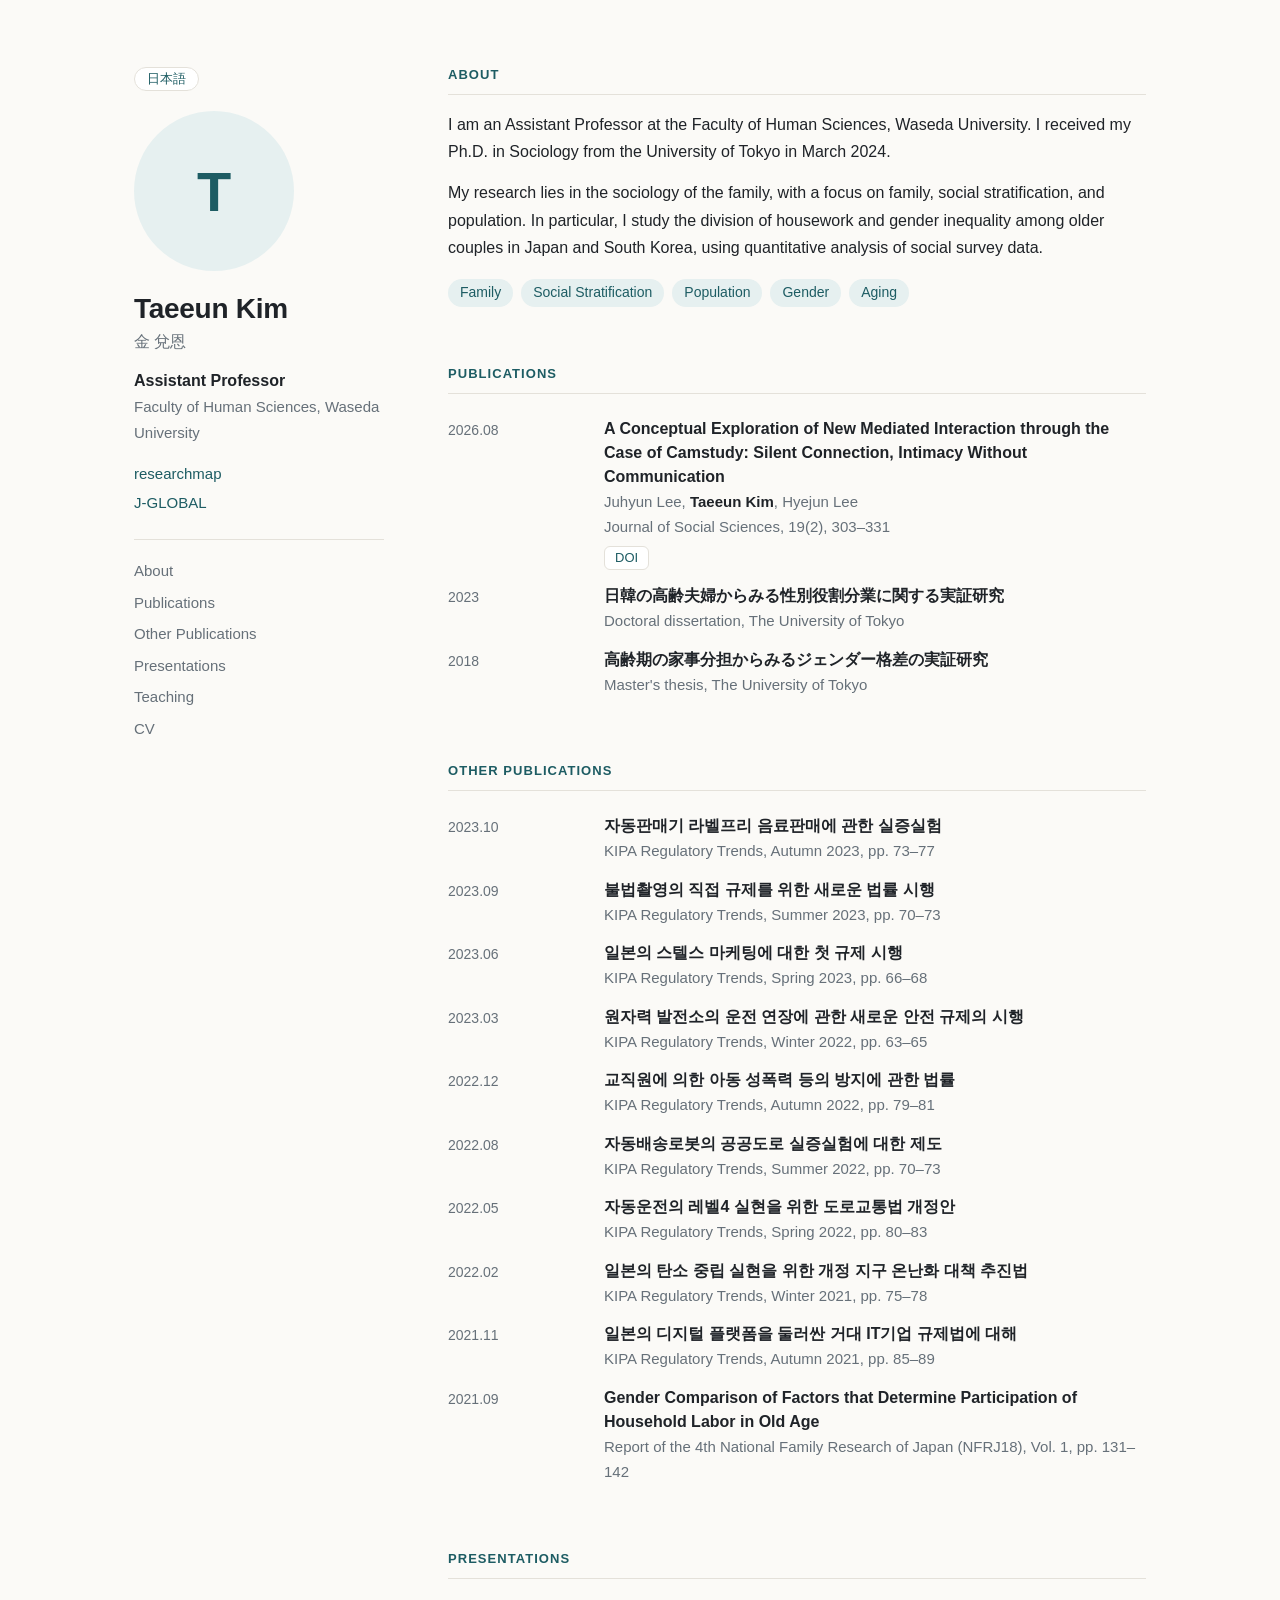
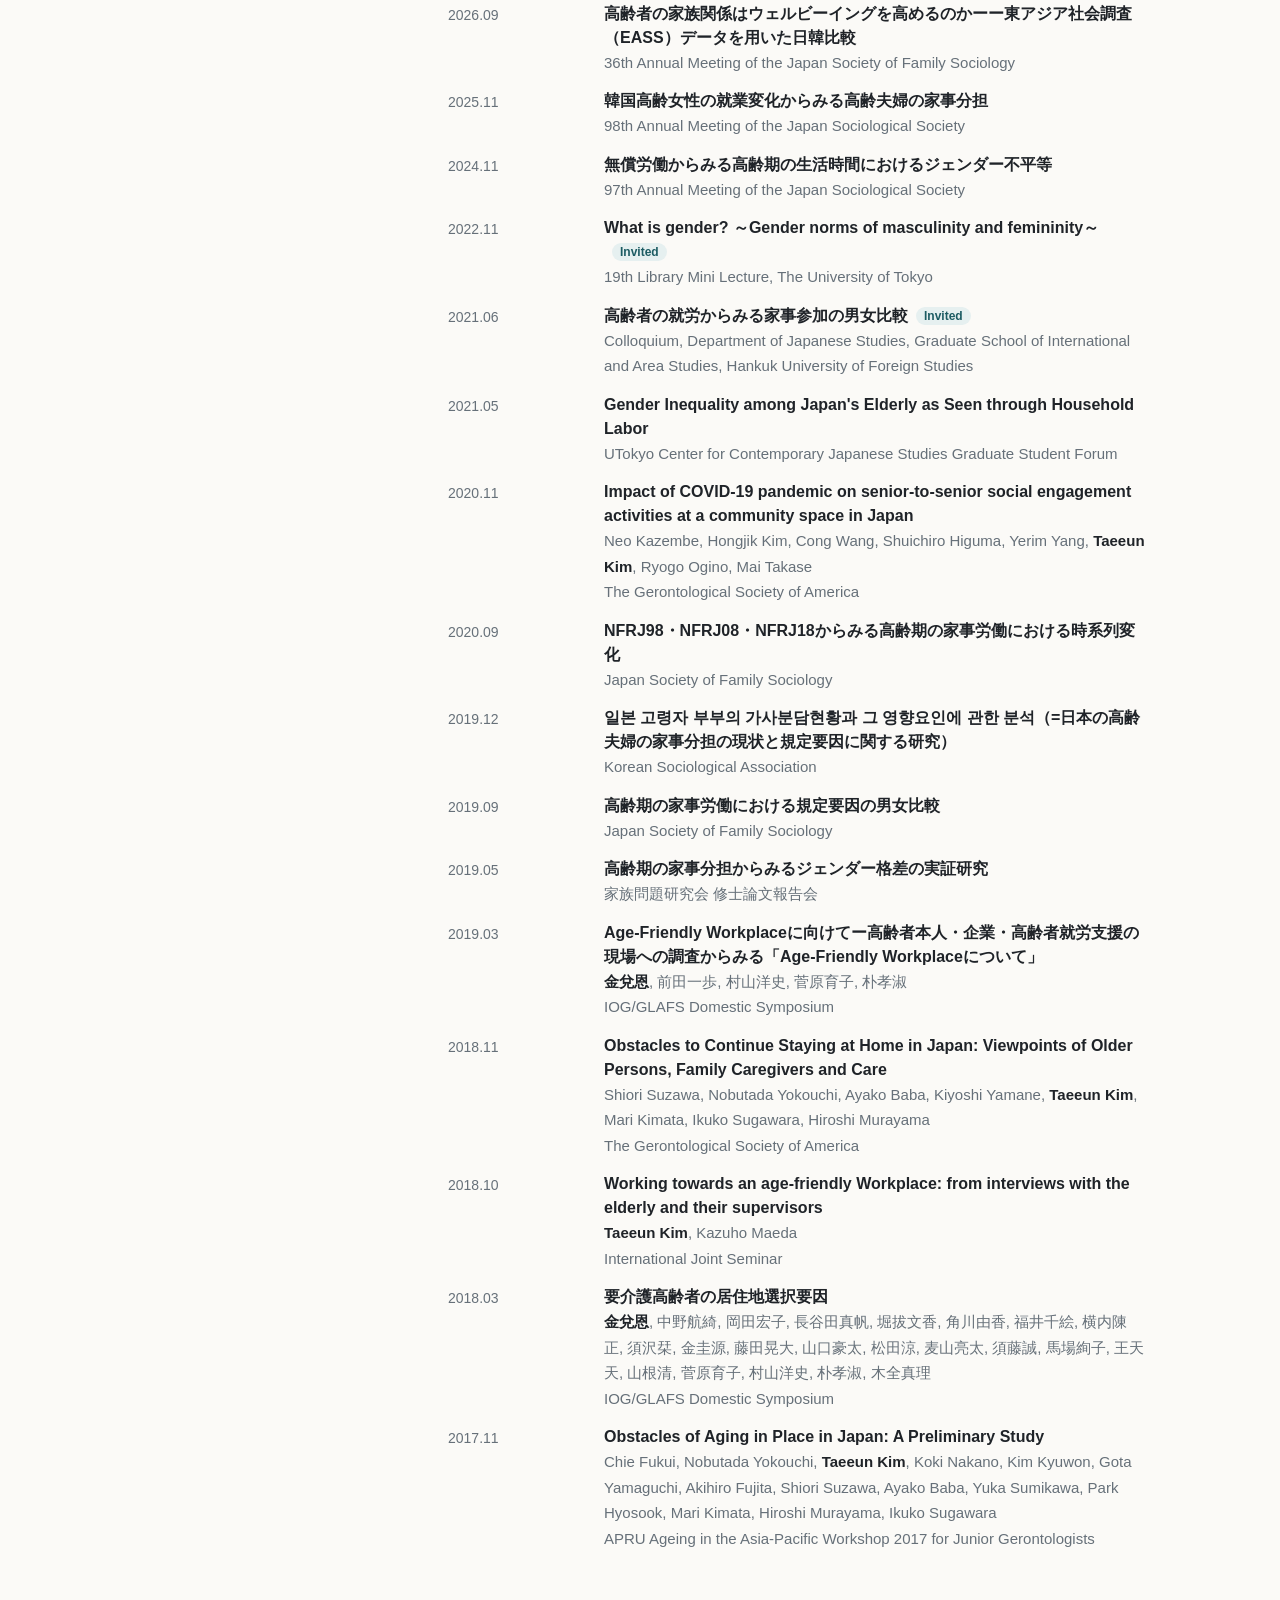
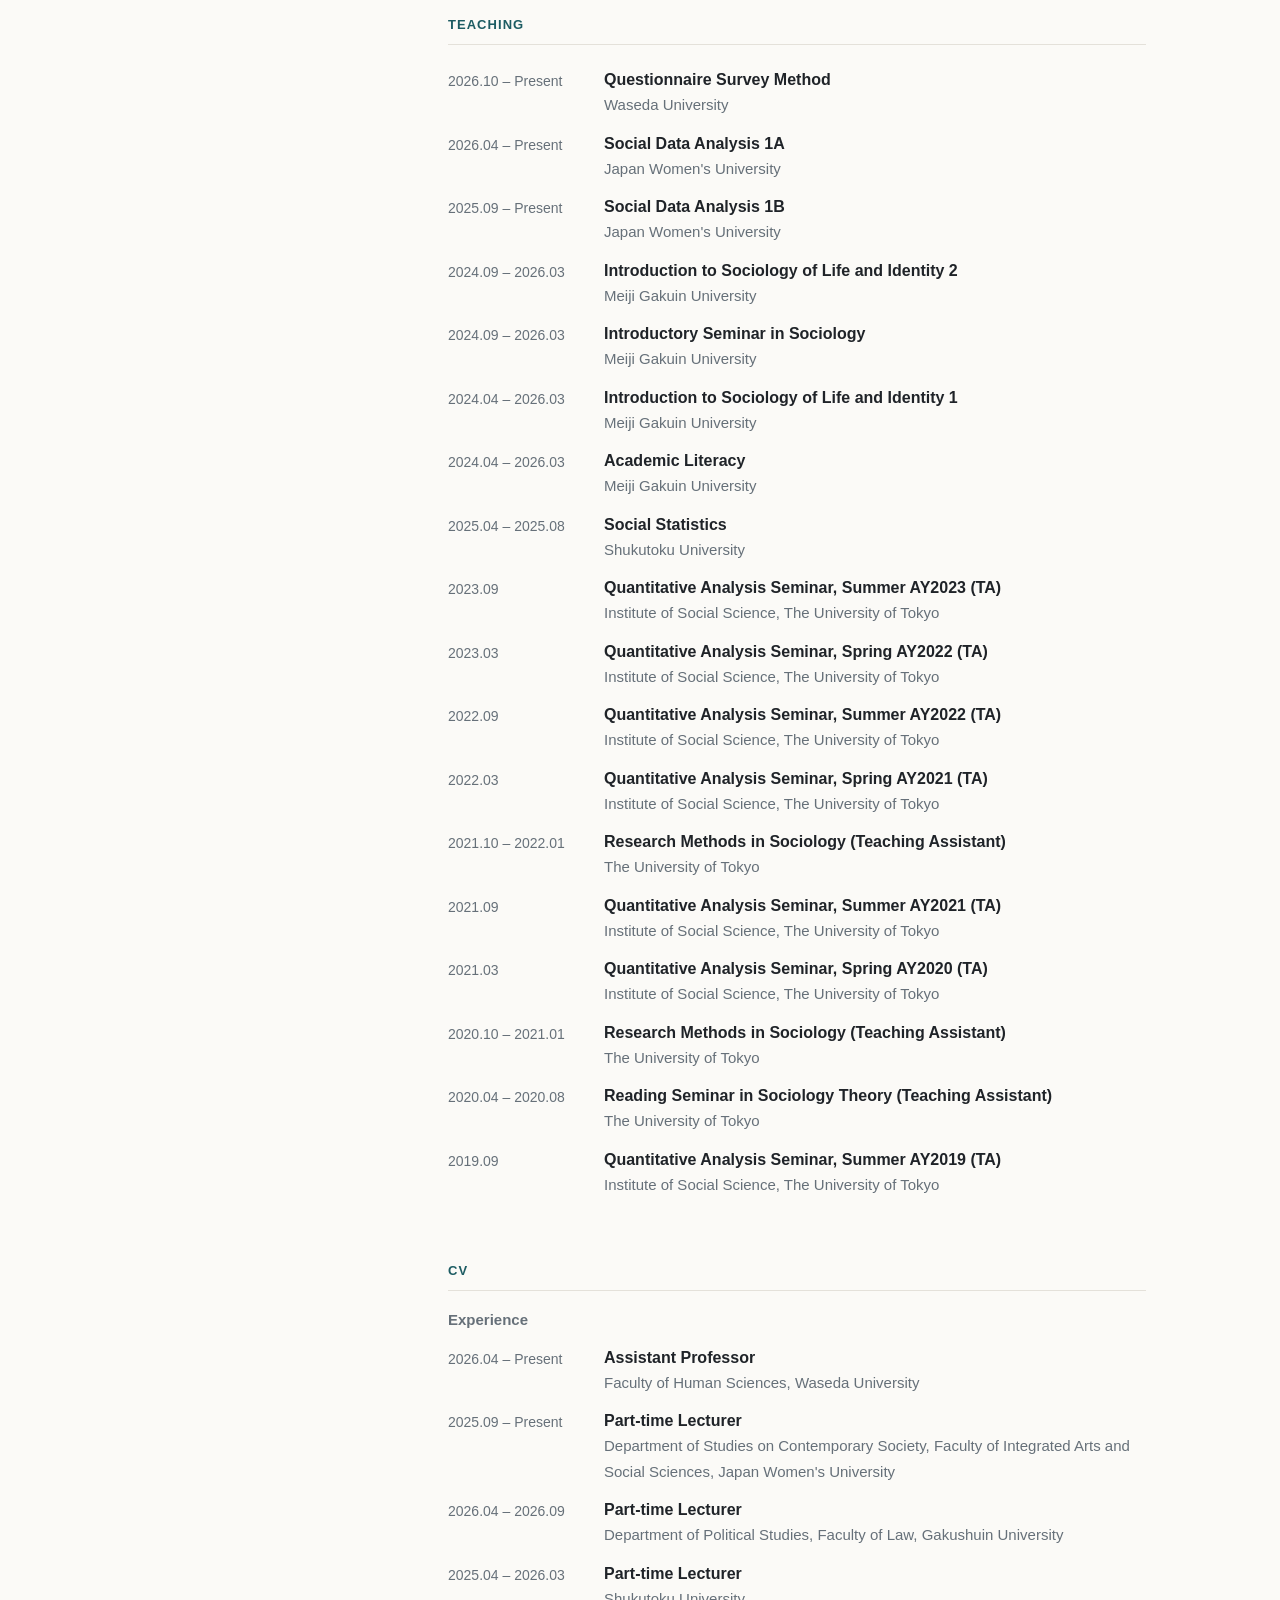
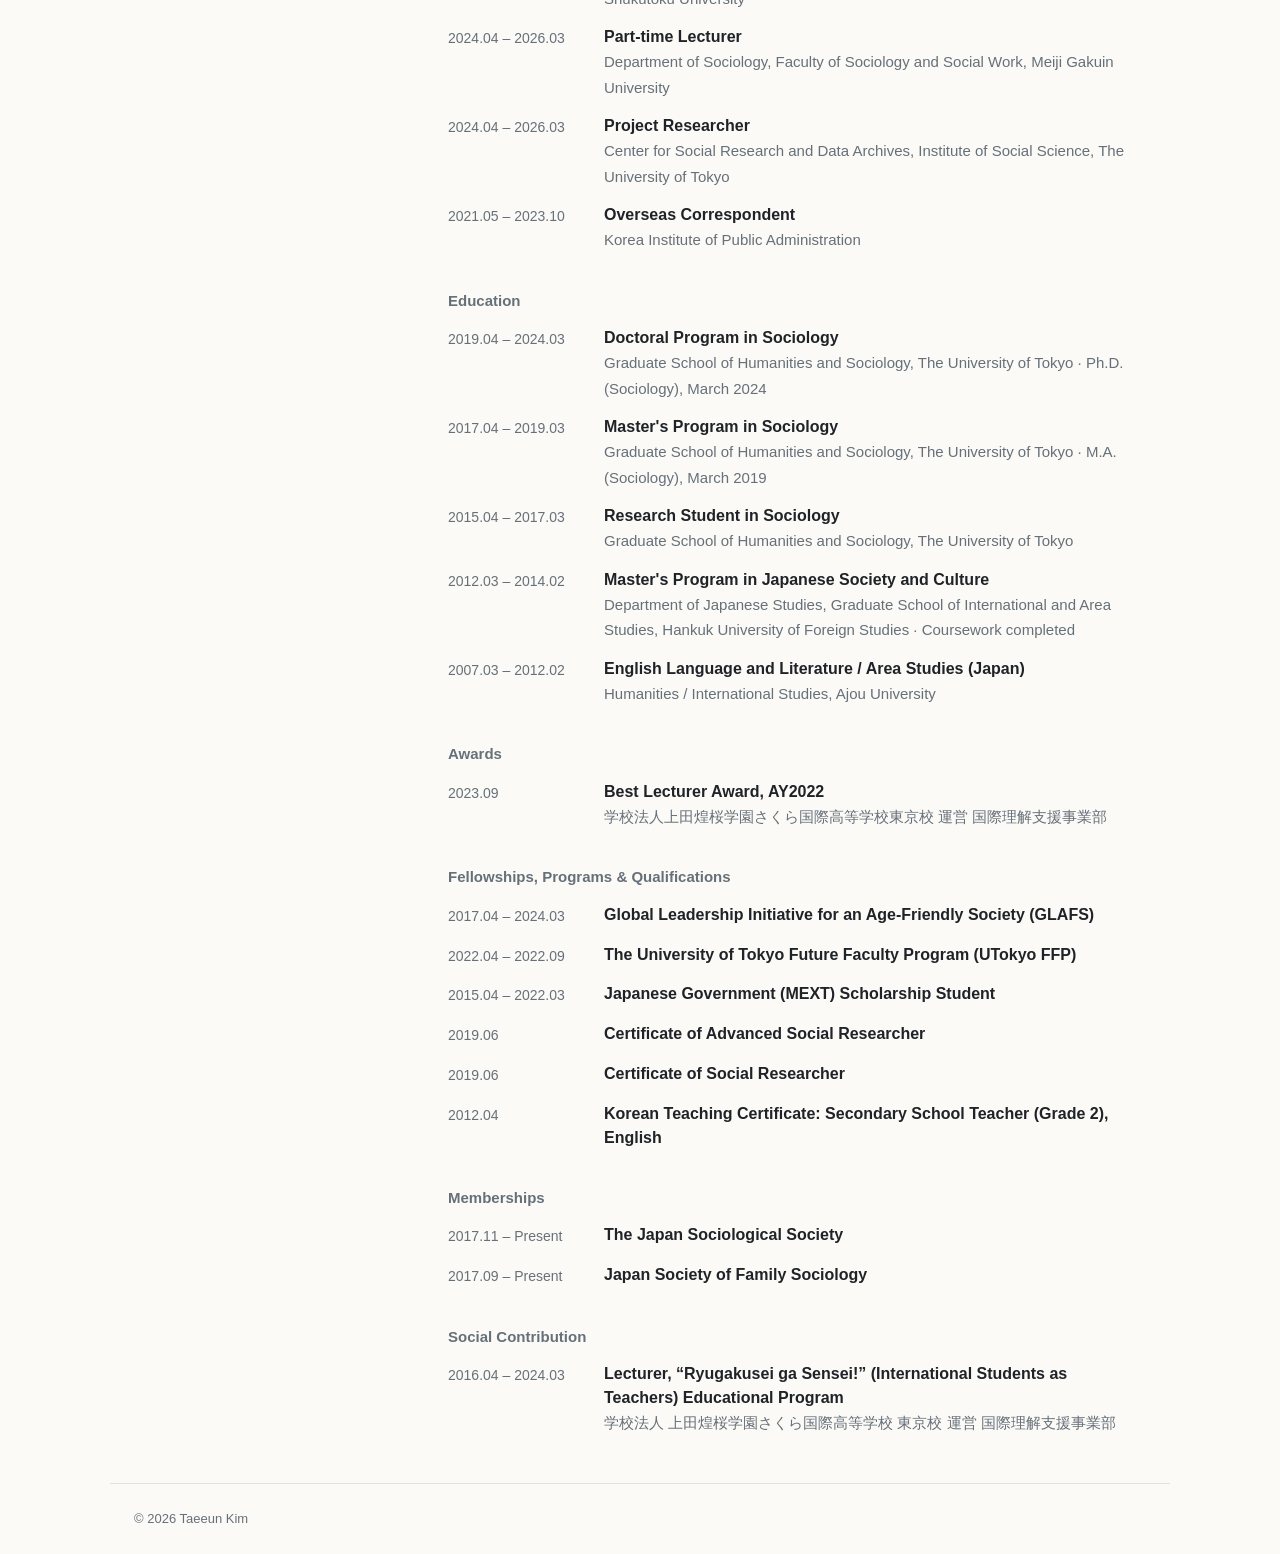
==== index.html @ 55afe332 "Add files via upload" ====
<!DOCTYPE html>
<html lang="en">
<head>
  <meta charset="utf-8">
  <meta name="viewport" content="width=device-width, initial-scale=1">
  <title>Taeeun Kim | Waseda University</title>
  <meta name="description" content="">
  <link rel="alternate" hreflang="en" href="index.html">
  <link rel="alternate" hreflang="ja" href="ja.html">
  <link rel="stylesheet" href="style.css">
</head>
<body>
  <!-- 영어 페이지입니다. 이 파일은 고칠 필요가 없습니다. 내용은 content.js 에서 고칩니다. -->
  <div class="page">
    <aside class="sidebar">
      <a class="lang-switch" id="lang-switch" href="ja.html">日本語</a>
      <div class="photo" id="photo"></div>
      <h1 id="name"></h1>
      <p class="name-sub" id="name-sub"></p>
      <p class="position" id="position"></p>
      <p class="affiliation" id="affiliation"></p>
      <ul class="contact" id="contact"></ul>
      <nav id="nav"></nav>
    </aside>

    <main id="main"></main>
  </div>

  <footer id="footer"></footer>

  <script src="content.js"></script>
  <script src="script.js"></script>
</body>
</html>
---- style.css ----
/* 색을 바꾸고 싶으면 아래 :root 안의 값만 고치면 됩니다. */
:root {
  --bg: #fbfaf7;
  --surface: #ffffff;
  --text: #1f2328;
  --muted: #667079;
  --line: #e4e1da;
  --accent: #1d5c63;      /* 링크·강조 색 */
  --accent-soft: #e6f0f0;
}

@media (prefers-color-scheme: dark) {
  :root {
    --bg: #16191c;
    --surface: #1e2226;
    --text: #e6e8ea;
    --muted: #9aa4ad;
    --line: #30363c;
    --accent: #7cc4cb;
    --accent-soft: #223438;
  }
}

* { box-sizing: border-box; }

html { scroll-behavior: smooth; }

body {
  margin: 0;
  background: var(--bg);
  color: var(--text);
  font-family: -apple-system, BlinkMacSystemFont, "Segoe UI", "Hiragino Sans", "Yu Gothic",
    "Noto Sans JP", "Apple SD Gothic Neo", "Malgun Gothic", "Noto Sans KR", sans-serif;
  font-size: 16px;
  line-height: 1.7;
  overflow-wrap: anywhere;
}

a { color: var(--accent); text-decoration: none; }
a:hover { text-decoration: underline; }

.page {
  max-width: 1060px;
  margin: 0 auto;
  padding: 64px 24px 40px;
  display: grid;
  grid-template-columns: 250px 1fr;
  gap: 64px;
}

/* ---------- 왼쪽 프로필 ---------- */
.sidebar {
  position: sticky;
  top: 48px;
  align-self: start;
}

.lang-switch {
  display: inline-block;
  border: 1px solid var(--line);
  background: var(--surface);
  border-radius: 999px;
  padding: 0 12px;
  font-size: 13px;
  margin-bottom: 20px;
}
.lang-switch:hover { border-color: var(--accent); text-decoration: none; }

.photo {
  width: 160px;
  height: 160px;
  border-radius: 50%;
  overflow: hidden;
  background: var(--accent-soft);
  color: var(--accent);
  display: grid;
  place-items: center;
  font-size: 56px;
  font-weight: 600;
  margin-bottom: 20px;
}
.photo img { width: 100%; height: 100%; object-fit: cover; display: block; }

.sidebar h1 { font-size: 28px; line-height: 1.25; margin: 0; letter-spacing: -0.01em; }
.name-sub { margin: 2px 0 12px; color: var(--muted); }
.position { margin: 0; font-weight: 600; }
.affiliation { margin: 0 0 16px; color: var(--muted); font-size: 15px; }

.contact { list-style: none; padding: 0; margin: 0 0 24px; font-size: 15px; }
.contact li { margin: 3px 0; }
.contact .plain { color: var(--muted); }

nav { border-top: 1px solid var(--line); padding-top: 16px; display: flex; flex-direction: column; gap: 2px; }
nav a { color: var(--muted); font-size: 15px; padding: 2px 0; }
nav a:hover { color: var(--accent); text-decoration: none; }

/* ---------- 오른쪽 본문 ---------- */
section { margin-bottom: 56px; scroll-margin-top: 32px; }
section:last-child { margin-bottom: 0; }

h2 {
  font-size: 13px;
  letter-spacing: 0.08em;
  text-transform: uppercase;
  color: var(--accent);
  margin: 0 0 16px;
  padding-bottom: 8px;
  border-bottom: 1px solid var(--line);
}

p { margin: 0 0 14px; }

.tags { display: flex; flex-wrap: wrap; gap: 8px; margin-top: 18px; padding: 0; list-style: none; }
.tags li { background: var(--accent-soft); color: var(--accent); padding: 2px 12px; border-radius: 999px; font-size: 14px; }

/* 날짜 + 내용 두 칸짜리 목록 (소식, 학력, 경력 등) */
.rows { list-style: none; padding: 0; margin: 0; }
.rows li { display: grid; grid-template-columns: 140px 1fr; gap: 16px; padding: 7px 0; }
.rows .when { color: var(--muted); font-size: 14px; font-variant-numeric: tabular-nums; padding-top: 2px; }
.rows .title { font-weight: 600; line-height: 1.5; }
.rows .sub { color: var(--muted); font-size: 15px; }

h3 { font-size: 15px; margin: 28px 0 6px; color: var(--muted); font-weight: 600; }
h3:first-of-type { margin-top: 0; }

.card { margin-bottom: 20px; }
.card h4 { margin: 0 0 4px; font-size: 17px; }
.card p { margin: 0; }

.rows .authors strong { color: var(--text); }
.badge {
  display: inline-block;
  margin-left: 8px;
  padding: 0 8px;
  border-radius: 999px;
  background: var(--accent-soft);
  color: var(--accent);
  font-size: 12px;
  font-weight: 600;
  vertical-align: 1px;
}
.item-links { display: flex; flex-wrap: wrap; gap: 6px; margin-top: 6px; }
.item-links a, .button {
  display: inline-block;
  border: 1px solid var(--line);
  background: var(--surface);
  border-radius: 6px;
  padding: 0 10px;
  font-size: 13px;
}
.item-links a:hover, .button:hover { border-color: var(--accent); text-decoration: none; }
.button { font-size: 14px; padding: 4px 14px; margin-top: 16px; }

footer {
  max-width: 1060px;
  margin: 0 auto;
  padding: 24px;
  color: var(--muted);
  font-size: 13px;
  border-top: 1px solid var(--line);
}

/* ---------- 휴대폰 화면 ---------- */
@media (max-width: 800px) {
  .page { grid-template-columns: 1fr; gap: 40px; padding: 32px 16px; }
  .sidebar { position: static; }
  .photo { width: 120px; height: 120px; font-size: 44px; }
  nav { flex-direction: row; flex-wrap: wrap; gap: 4px 16px; }
  .rows li { grid-template-columns: 1fr; gap: 0; }
}
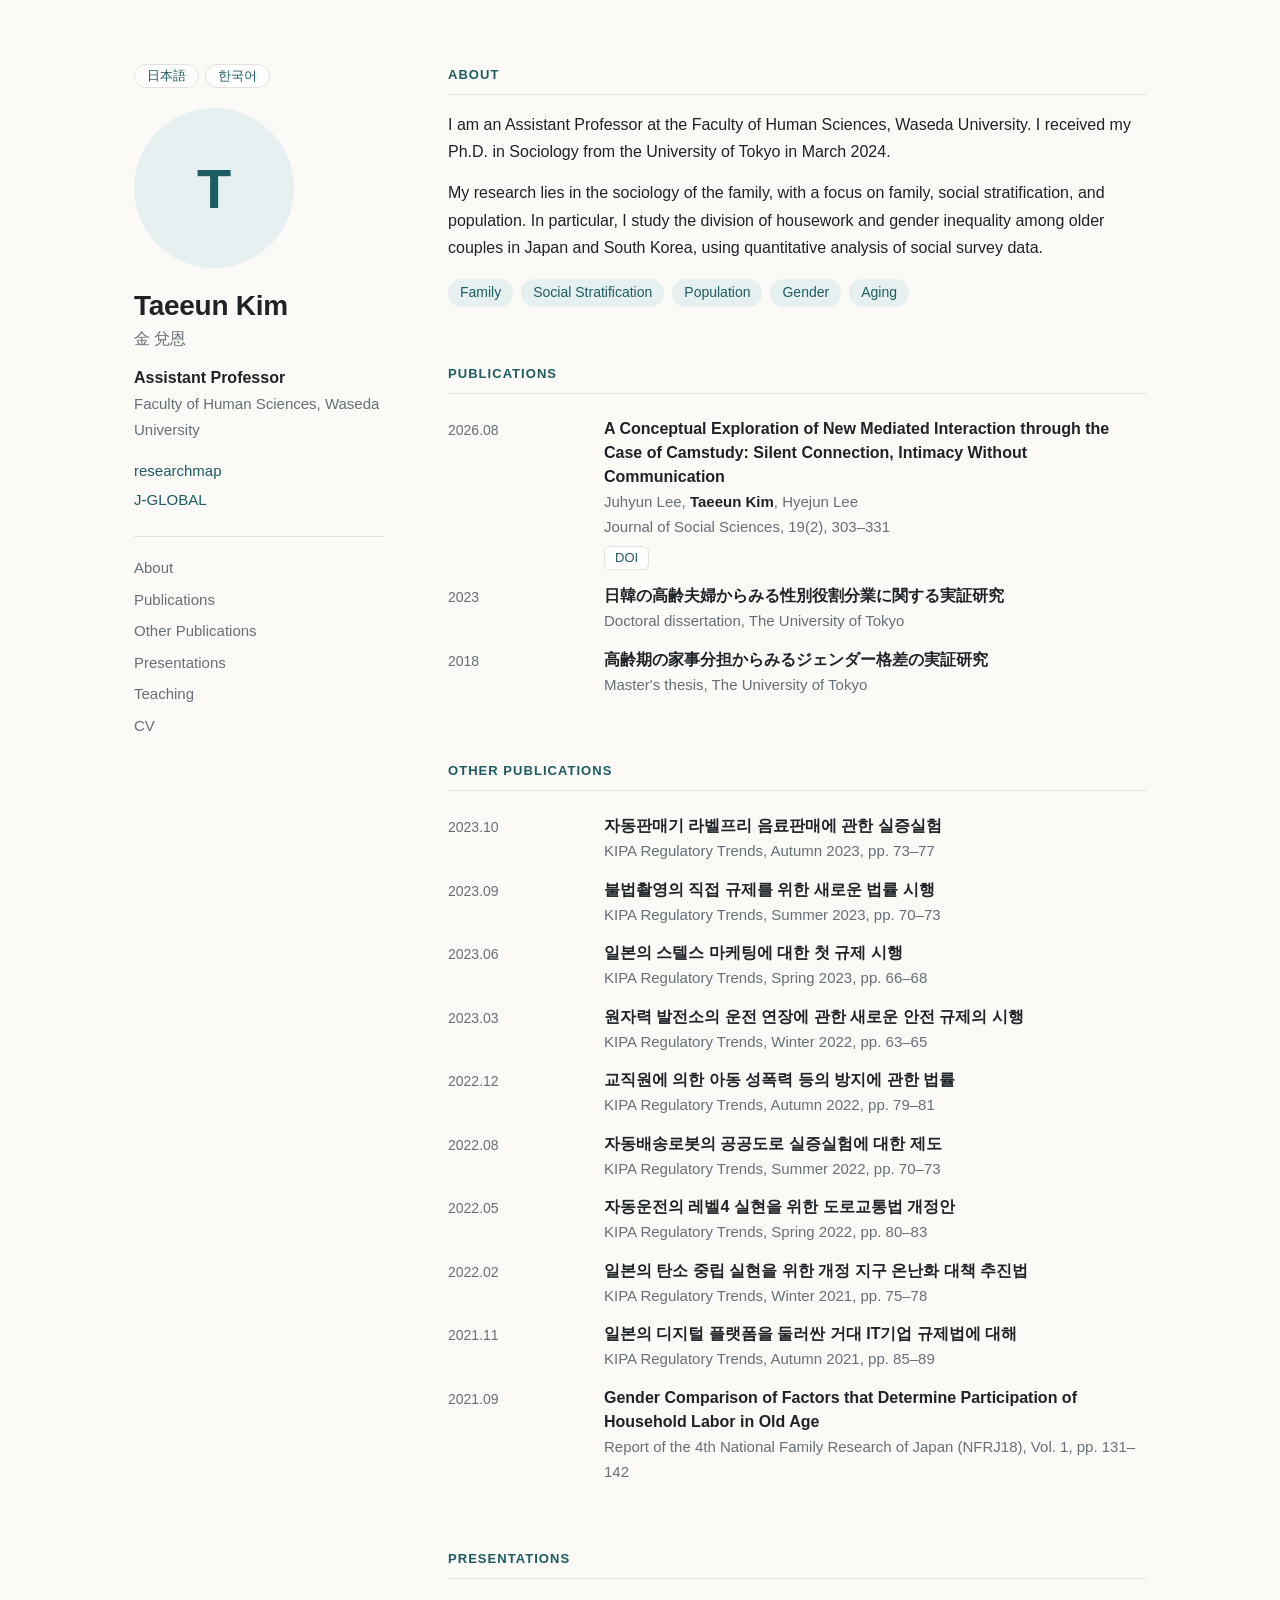
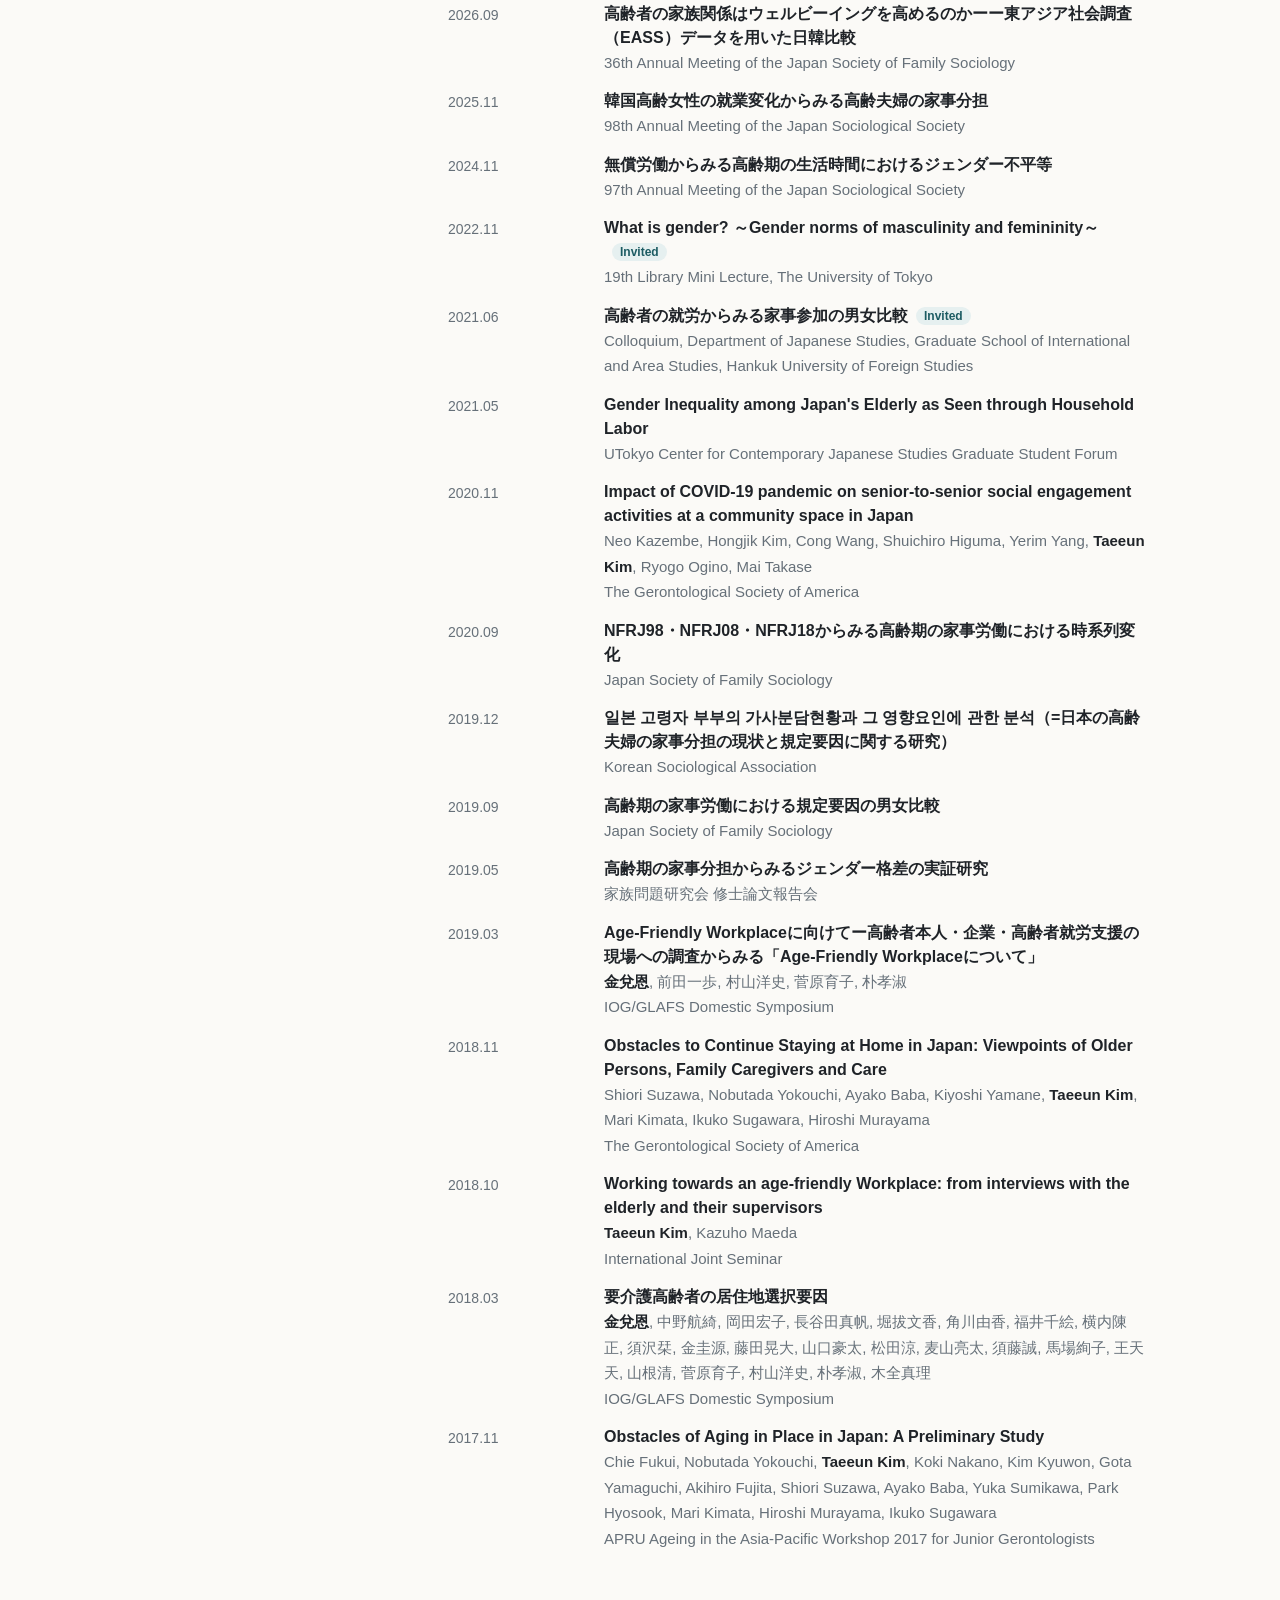
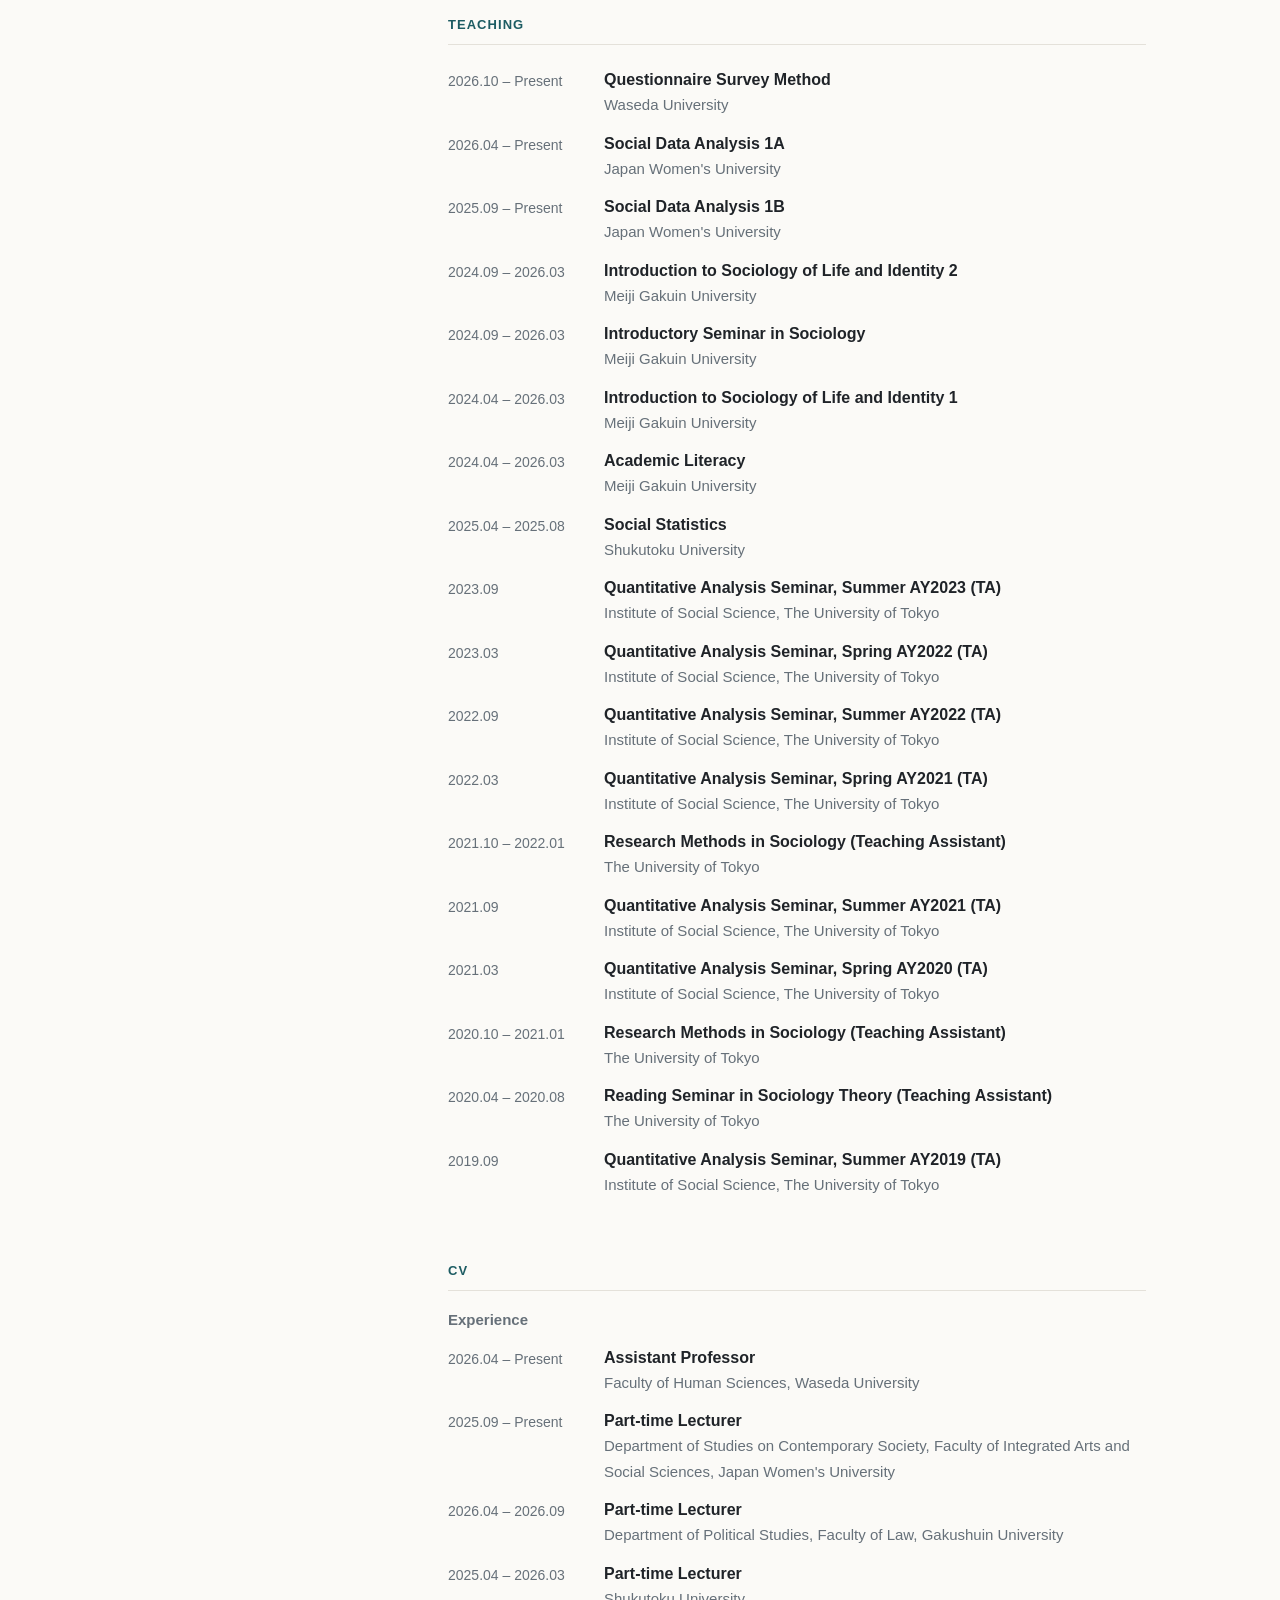
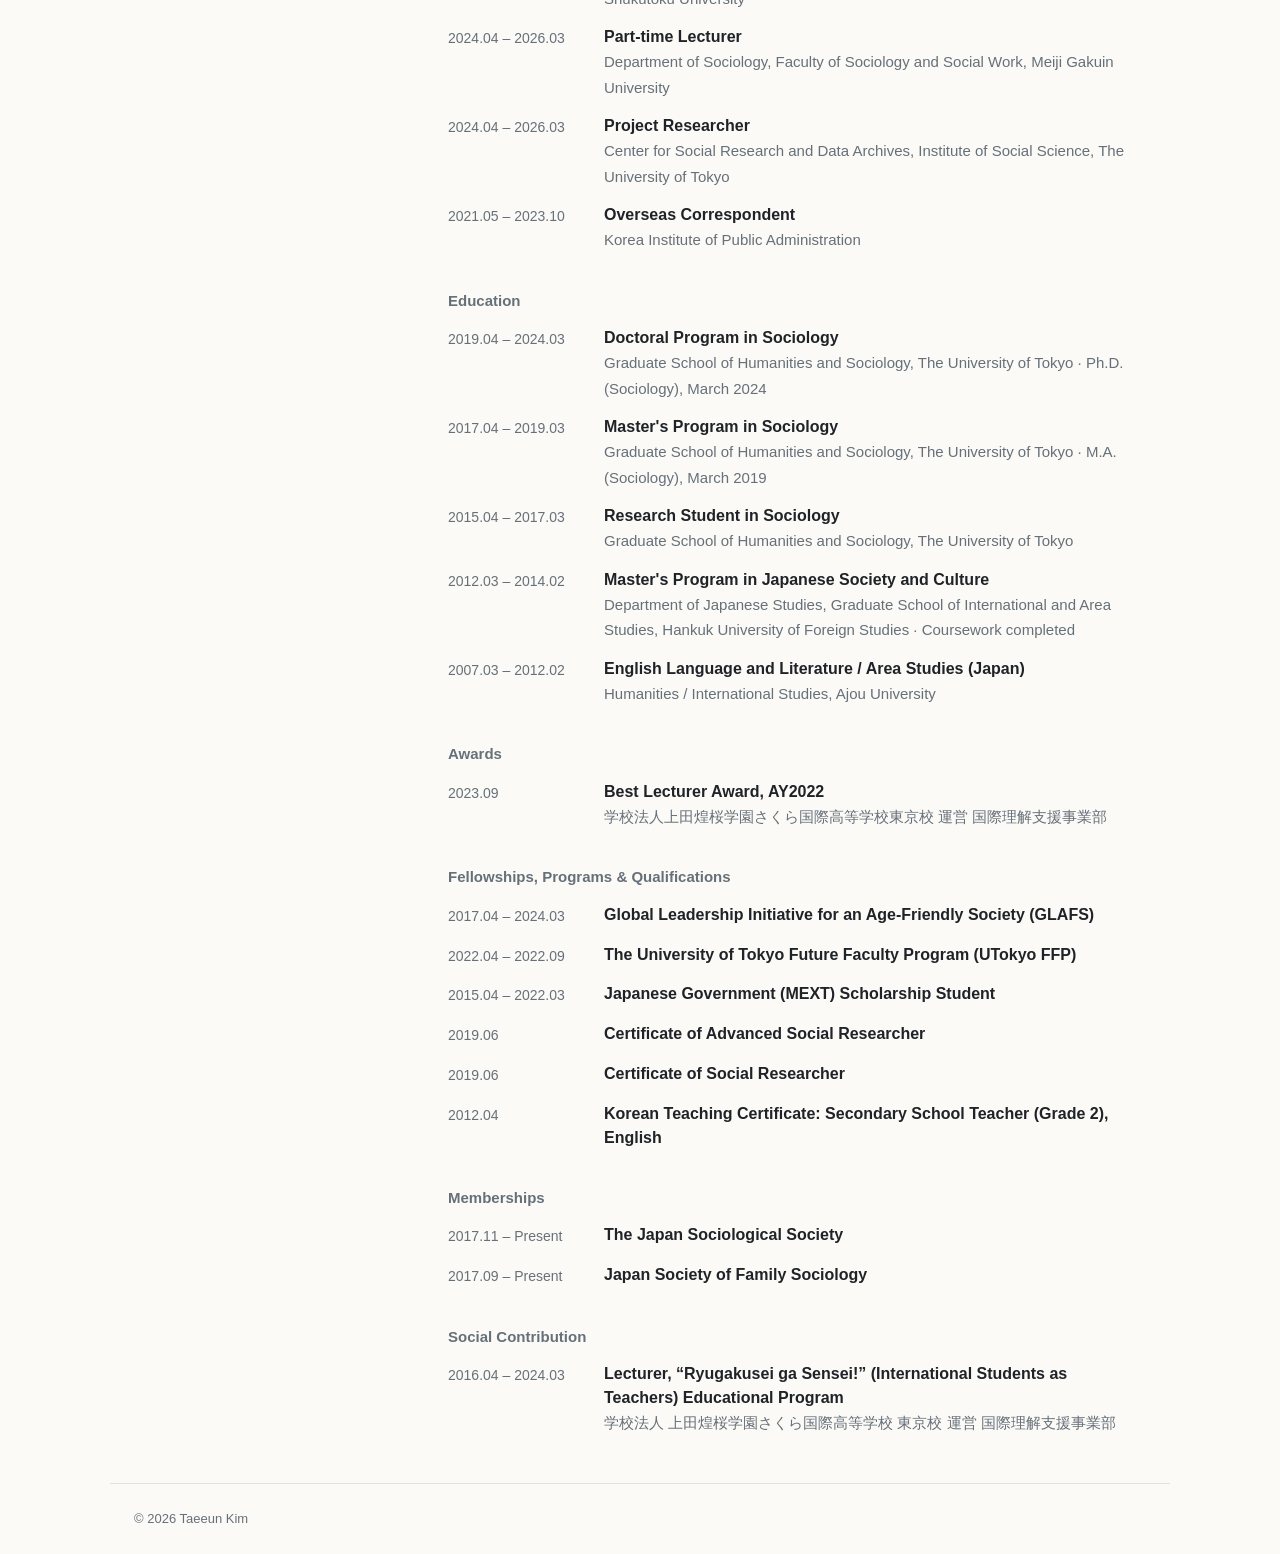
==== commit 9d47c0ce: "Add files via upload" ====
--- a/index.html
+++ b/index.html
@@ -7,13 +7,14 @@
   <meta name="description" content="">
   <link rel="alternate" hreflang="en" href="index.html">
   <link rel="alternate" hreflang="ja" href="ja.html">
+  <link rel="alternate" hreflang="ko" href="ko.html">
   <link rel="stylesheet" href="style.css">
 </head>
 <body>
   <!-- 영어 페이지입니다. 이 파일은 고칠 필요가 없습니다. 내용은 content.js 에서 고칩니다. -->
   <div class="page">
     <aside class="sidebar">
-      <a class="lang-switch" id="lang-switch" href="ja.html">日本語</a>
+      <div class="lang-switch" id="lang-switch"><a href="ja.html">日本語</a><a href="ko.html">한국어</a></div>
       <div class="photo" id="photo"></div>
       <h1 id="name"></h1>
       <p class="name-sub" id="name-sub"></p>
--- a/style.css
+++ b/style.css
@@ -36,6 +36,9 @@
   overflow-wrap: anywhere;
 }
 
+/* 한국어는 낱말 중간에서 줄이 바뀌지 않게 합니다. */
+html[lang="ko"] body { word-break: keep-all; }
+
 a { color: var(--accent); text-decoration: none; }
 a:hover { text-decoration: underline; }
 
@@ -55,16 +58,15 @@
   align-self: start;
 }
 
-.lang-switch {
-  display: inline-block;
+.lang-switch { display: flex; gap: 6px; margin-bottom: 20px; }
+.lang-switch a {
   border: 1px solid var(--line);
   background: var(--surface);
   border-radius: 999px;
   padding: 0 12px;
   font-size: 13px;
-  margin-bottom: 20px;
 }
-.lang-switch:hover { border-color: var(--accent); text-decoration: none; }
+.lang-switch a:hover { border-color: var(--accent); text-decoration: none; }
 
 .photo {
   width: 160px;
